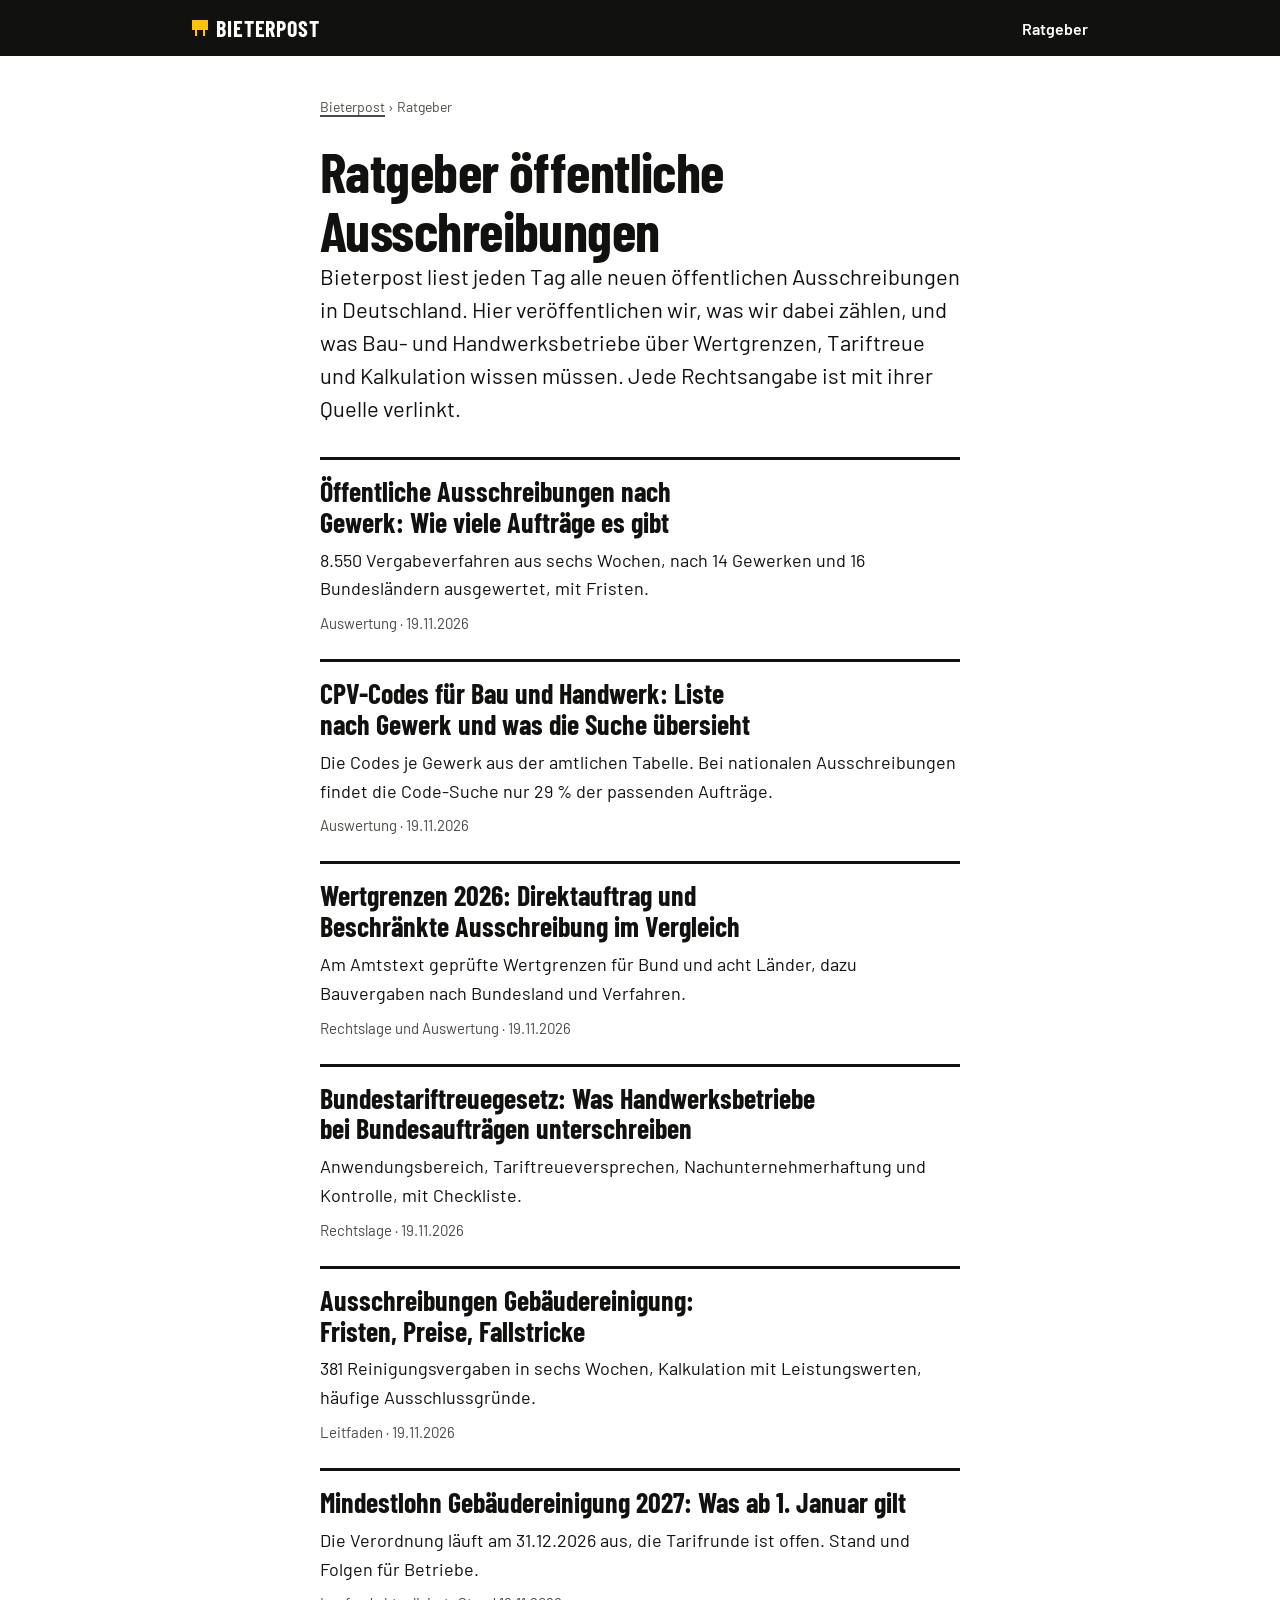
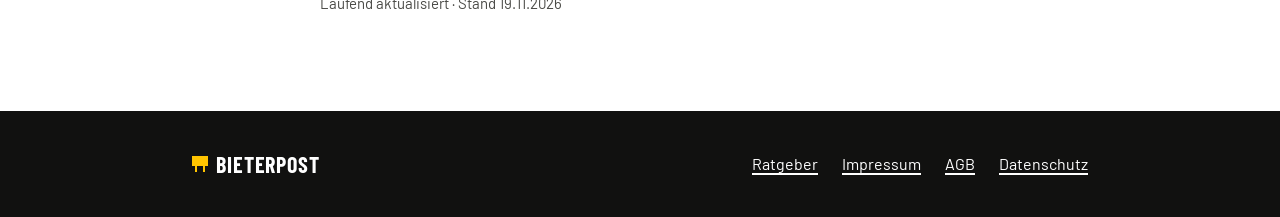
==== ratgeber/index.html @ d4a2a244 "Ratgeber: six articles, sitemap, robots, 404 and site check Adds /ratgeber/ with six articles on pub" ====
<!doctype html>
<html lang="de">
<head>
<meta charset="utf-8">
<meta name="viewport" content="width=device-width, initial-scale=1">
<meta name="theme-color" content="#111110">
<title>Ratgeber öffentliche Ausschreibungen für Bau und Handwerk · Bieterpost</title>
<meta name="description" content="Zahlen und Rechtslage zu öffentlichen Ausschreibungen für Bau- und Handwerksbetriebe: Ausschreibungen je Gewerk, CPV-Codes, Wertgrenzen 2026, Bundestariftreuegesetz, Gebäudereinigung.">
<link rel="canonical" href="https://bieterpost.de/ratgeber/">
<meta property="og:type" content="website">
<meta property="og:locale" content="de_DE">
<meta property="og:site_name" content="Bieterpost">
<meta property="og:title" content="Ratgeber öffentliche Ausschreibungen für Bau und Handwerk">
<meta property="og:description" content="Eigene Auswertungen und geprüfte Rechtslage zu öffentlichen Aufträgen für Bau- und Handwerksbetriebe.">
<meta property="og:url" content="https://bieterpost.de/ratgeber/">
<meta property="og:image" content="https://bieterpost.de/og.png">
<link rel="icon" href="/favicon.svg" type="image/svg+xml">
<link rel="stylesheet" href="/ratgeber/ratgeber.css">
</head>
<body>
<header class="kopf"><div class="rahmen">
  <a class="marke" href="/" aria-label="Bieterpost, Startseite">Bieterpost</a>
  <nav aria-label="Hauptnavigation"><a href="/ratgeber/" aria-current="page">Ratgeber</a></nav>
</div></header>

<main class="rahmen">
  <p class="pfad"><a href="/">Bieterpost</a> › Ratgeber</p>
  <h1>Ratgeber öffentliche Ausschreibungen</h1>
  <p class="lead">Bieterpost liest jeden Tag alle neuen öffentlichen Ausschreibungen in Deutschland. Hier veröffentlichen wir, was wir dabei zählen, und was Bau- und Handwerksbetriebe über Wertgrenzen, Tariftreue und Kalkulation wissen müssen. Jede Rechtsangabe ist mit ihrer Quelle verlinkt.</p>

  <ul class="liste">
    <li>
      <h2><a href="/ratgeber/oeffentliche-ausschreibungen-nach-gewerk/">Öffentliche Ausschreibungen nach Gewerk: Wie viele Aufträge es gibt</a></h2>
      <p>8.550 Vergabeverfahren aus sechs Wochen, nach 14 Gewerken und 16 Bundesländern ausgewertet, mit Fristen.</p>
      <p class="meta">Auswertung · 19.11.2026</p>
    </li>
    <li>
      <h2><a href="/ratgeber/cpv-codes-bau/">CPV-Codes für Bau und Handwerk: Liste nach Gewerk und was die Suche übersieht</a></h2>
      <p>Die Codes je Gewerk aus der amtlichen Tabelle. Bei nationalen Ausschreibungen findet die Code-Suche nur 29 % der passenden Aufträge.</p>
      <p class="meta">Auswertung · 19.11.2026</p>
    </li>
    <li>
      <h2><a href="/ratgeber/wertgrenzen-vergabe-2026/">Wertgrenzen 2026: Direktauftrag und Beschränkte Ausschreibung im Vergleich</a></h2>
      <p>Am Amtstext geprüfte Wertgrenzen für Bund und acht Länder, dazu Bauvergaben nach Bundesland und Verfahren.</p>
      <p class="meta">Rechtslage und Auswertung · 19.11.2026</p>
    </li>
    <li>
      <h2><a href="/ratgeber/tariftreue-bundesauftraege/">Bundestariftreuegesetz: Was Handwerksbetriebe bei Bundesaufträgen unterschreiben</a></h2>
      <p>Anwendungsbereich, Tariftreueversprechen, Nachunternehmerhaftung und Kontrolle, mit Checkliste.</p>
      <p class="meta">Rechtslage · 19.11.2026</p>
    </li>
    <li>
      <h2><a href="/ratgeber/ausschreibungen-gebaeudereinigung/">Ausschreibungen Gebäudereinigung: Fristen, Preise, Fallstricke</a></h2>
      <p>381 Reinigungsvergaben in sechs Wochen, Kalkulation mit Leistungswerten, häufige Ausschlussgründe.</p>
      <p class="meta">Leitfaden · 19.11.2026</p>
    </li>
    <li>
      <h2><a href="/ratgeber/mindestlohn-gebaeudereinigung-2027/">Mindestlohn Gebäudereinigung 2027: Was ab 1. Januar gilt</a></h2>
      <p>Die Verordnung läuft am 31.12.2026 aus, die Tarifrunde ist offen. Stand und Folgen für Betriebe.</p>
      <p class="meta">Laufend aktualisiert · Stand 19.11.2026</p>
    </li>
  </ul>
</main>

<footer class="fuss"><div class="rahmen">
  <a class="marke" href="/" aria-label="Bieterpost, Startseite">Bieterpost</a>
  <nav aria-label="Fußzeile">
    <a href="/ratgeber/">Ratgeber</a>
    <a href="/impressum.html">Impressum</a>
    <a href="/agb.html">AGB</a>
    <a href="/datenschutz.html">Datenschutz</a>
  </nav>
</div></footer>
</body>
</html>
---- ratgeber/ratgeber.css ----
/* Ratgeber: "Baustelle" tokens from index.html, set for long reading. Fonts from /fonts/, no third-party requests. */
@font-face { font-family: "Barlow Condensed"; font-weight: 700; font-style: normal; font-display: swap; src: url("/fonts/barlow-condensed-latin-700-normal.woff2") format("woff2"); }
@font-face { font-family: "Barlow"; font-weight: 400; font-style: normal; font-display: swap; src: url("/fonts/barlow-latin-400-normal.woff2") format("woff2"); }
@font-face { font-family: "Barlow"; font-weight: 600; font-style: normal; font-display: swap; src: url("/fonts/barlow-latin-600-normal.woff2") format("woff2"); }
@font-face { font-family: "Barlow Condensed Ersatz"; src: local("Arial Bold"), local("Arial-BoldMT"), local("Liberation Sans Bold"), local("Roboto Bold"), local("Helvetica-Bold"); font-weight: 700; size-adjust: 75%; }

:root {
  --gelb: #FFC400; --gelb-tief: #E3AE00; --schwarz: #111110; --kohle: #33332F; --weiss: #FFFFFF;
  --beton: #ECEAE5; --linie: #C6C3BB; --text-2: #4A4A46; --stahl: #7C7A74;
  --f-kopf: "Barlow Condensed", "Barlow Condensed Ersatz", "DIN Condensed", "Arial Narrow", sans-serif;
  --f-text: "Barlow", system-ui, -apple-system, "Segoe UI", Arial, sans-serif;
  --rand: 16px; --aus: cubic-bezier(0.2, 0.8, 0.2, 1); --fokus: var(--schwarz);
}
@media (min-width: 700px) { :root { --rand: 32px; } }

*, *::before, *::after { box-sizing: border-box; }
html { -webkit-text-size-adjust: 100%; text-size-adjust: 100%; }
body { margin: 0; min-height: 100vh; display: flex; flex-direction: column; background: var(--weiss); color: var(--schwarz);
  font: 400 1.0625rem/1.6 var(--f-text); overflow-wrap: break-word; -webkit-font-smoothing: antialiased; }
@media (min-width: 700px) { body { font-size: 1.125rem; } }
main { flex: 1 0 auto; padding-block: 40px 96px; }
.rahmen { width: 100%; max-width: 44rem; margin-inline: auto; padding-inline: var(--rand); }
.rahmen--breit { max-width: 60rem; }

a { color: inherit; text-decoration-thickness: 2px; text-underline-offset: 3px; transition: background-color 150ms var(--aus); }
a:hover { background: var(--gelb); color: var(--schwarz); }
:focus-visible { outline: 3px solid var(--fokus); outline-offset: 3px; }

/* Header and footer */
.kopf { background: var(--schwarz); color: var(--weiss); --fokus: var(--gelb); }
.kopf .rahmen { display: flex; align-items: center; justify-content: space-between; gap: 16px; min-height: 56px; max-width: 60rem; }
.marke { display: inline-flex; align-items: center; gap: 8px; font: 700 1.375rem/1 var(--f-kopf); letter-spacing: 0.04em; text-transform: uppercase; text-decoration: none; }
.marke::before { content: ""; width: 16px; height: 16px; background: linear-gradient(var(--gelb), var(--gelb)) 0 0 / 16px 10px no-repeat, linear-gradient(var(--gelb), var(--gelb)) 3px 100% / 2px 6px no-repeat, linear-gradient(var(--gelb), var(--gelb)) 11px 100% / 2px 6px no-repeat; }
.marke:hover { background: none; color: var(--gelb); }
.kopf nav a { font-weight: 600; font-size: 1rem; text-decoration: none; padding: 8px 0; }
.kopf nav a:hover { background: none; color: var(--gelb); }
.fuss { background: var(--schwarz); color: var(--weiss); padding-block: 32px; --fokus: var(--gelb); }
.fuss .rahmen { display: flex; flex-wrap: wrap; align-items: center; justify-content: space-between; gap: 16px 32px; max-width: 60rem; }
.fuss nav { display: flex; flex-wrap: wrap; gap: 8px 24px; font-size: 1rem; }
.fuss nav a { display: inline-block; padding-block: 8px; }

/* Article */
.pfad { font-size: 0.875rem; color: var(--text-2); margin: 0 0 24px; }
.pfad a { color: inherit; }
h1, h2, h3 { font-family: var(--f-kopf); font-weight: 700; text-wrap: balance; margin: 0; }
h1 { font-size: clamp(2.25rem, 3vw + 1.4rem, 3.5rem); line-height: 1.05; letter-spacing: -0.01em; }
h2 { font-size: clamp(1.625rem, 1.2vw + 1.3rem, 2.25rem); line-height: 1.1; margin: 56px 0 16px; scroll-margin-top: 24px; }
h3 { font-size: 1.375rem; line-height: 1.2; margin: 32px 0 8px; }
p, ul, ol { margin: 0 0 16px; }
p, li { text-wrap: pretty; hyphens: auto; }
ul, ol { padding-left: 1.25em; }
li + li { margin-top: 6px; }
strong { font-weight: 600; }
.meta { margin: 16px 0 32px; font-size: 0.9375rem; color: var(--text-2); }
.lead { font-size: 1.25rem; line-height: 1.5; margin-bottom: 32px; }
@media (min-width: 700px) { .lead { font-size: 1.375rem; } }

.kurz { background: var(--beton); padding: 24px; margin: 0 0 40px; border-left: 6px solid var(--gelb); }
.kurz h2 { font-size: 1.5rem; margin: 0 0 12px; }
.kurz ul { margin: 0; }
.inhalt { margin: 0 0 40px; font-size: 1rem; }
.inhalt h2 { font-size: 1.25rem; margin: 0 0 8px; }
.inhalt ol { margin: 0; }

.hinweis { border: 3px solid var(--schwarz); padding: 20px 24px; margin: 24px 0; }
.hinweis p:last-child, .kurz p:last-child { margin-bottom: 0; }

/* Tables scroll on their own, never the page */
.tabelle { overflow-x: auto; margin: 24px 0 32px; }
table { border-collapse: collapse; width: 100%; font-size: 0.9375rem; line-height: 1.4; font-variant-numeric: tabular-nums; }
caption { text-align: left; font-weight: 600; padding-bottom: 8px; caption-side: top; }
th, td { text-align: left; padding: 8px 12px 8px 0; border-bottom: 1px solid var(--linie); vertical-align: top; }
thead th { border-bottom: 2px solid var(--schwarz); font-weight: 600; }
td.zahl, th.zahl { text-align: right; padding-right: 0; padding-left: 12px; white-space: nowrap; }
.quelle { font-size: 0.875rem; color: var(--text-2); margin-top: 8px; }

/* Bar chart as a table: the numbers stay readable without CSS */
.balken td.bar { width: 45%; padding-right: 0; }
.balken .b { display: block; height: 14px; background: var(--schwarz); min-width: 2px; }
.balken .b--gelb { background: var(--gelb); outline: 1px solid var(--gelb-tief); }

figure { margin: 24px 0 32px; }
figcaption { font-size: 0.875rem; color: var(--text-2); margin-top: 8px; }

.aufruf { background: var(--schwarz); color: var(--weiss); padding: 32px 24px; margin: 56px 0 0; --fokus: var(--gelb); }
.aufruf h2 { margin-top: 0; color: var(--gelb); }
.aufruf p { max-width: 56ch; }
.btn { display: inline-flex; align-items: center; justify-content: center; min-height: 52px; padding: 8px 28px; border: 3px solid var(--gelb);
  background: var(--gelb); color: var(--schwarz); font: 700 1.25rem/1.1 var(--f-kopf); text-decoration: none; }
.btn:hover { background: var(--weiss); border-color: var(--weiss); }

.quellen { font-size: 0.9375rem; color: var(--text-2); }
.quellen li { overflow-wrap: anywhere; }
.autor { margin-top: 48px; padding-top: 24px; border-top: 1px solid var(--linie); font-size: 0.9375rem; color: var(--text-2); }

/* Overview */
.liste { list-style: none; padding: 0; margin: 32px 0 0; display: grid; gap: 24px; }
.liste li { margin: 0; border-top: 3px solid var(--schwarz); padding-top: 16px; }
.liste h2 { font-size: 1.75rem; margin: 0 0 8px; }
.liste h2 a { text-decoration: none; }
.liste p { margin: 0 0 8px; }
.liste .meta { margin: 0; }

@media (prefers-reduced-motion: reduce) { * { transition-duration: 0.01ms !important; } }
@media print { .kopf, .fuss, .aufruf { display: none; } }
.sr { position: absolute; width: 1px; height: 1px; padding: 0; margin: -1px; overflow: hidden; clip: rect(0 0 0 0); white-space: nowrap; border: 0; }
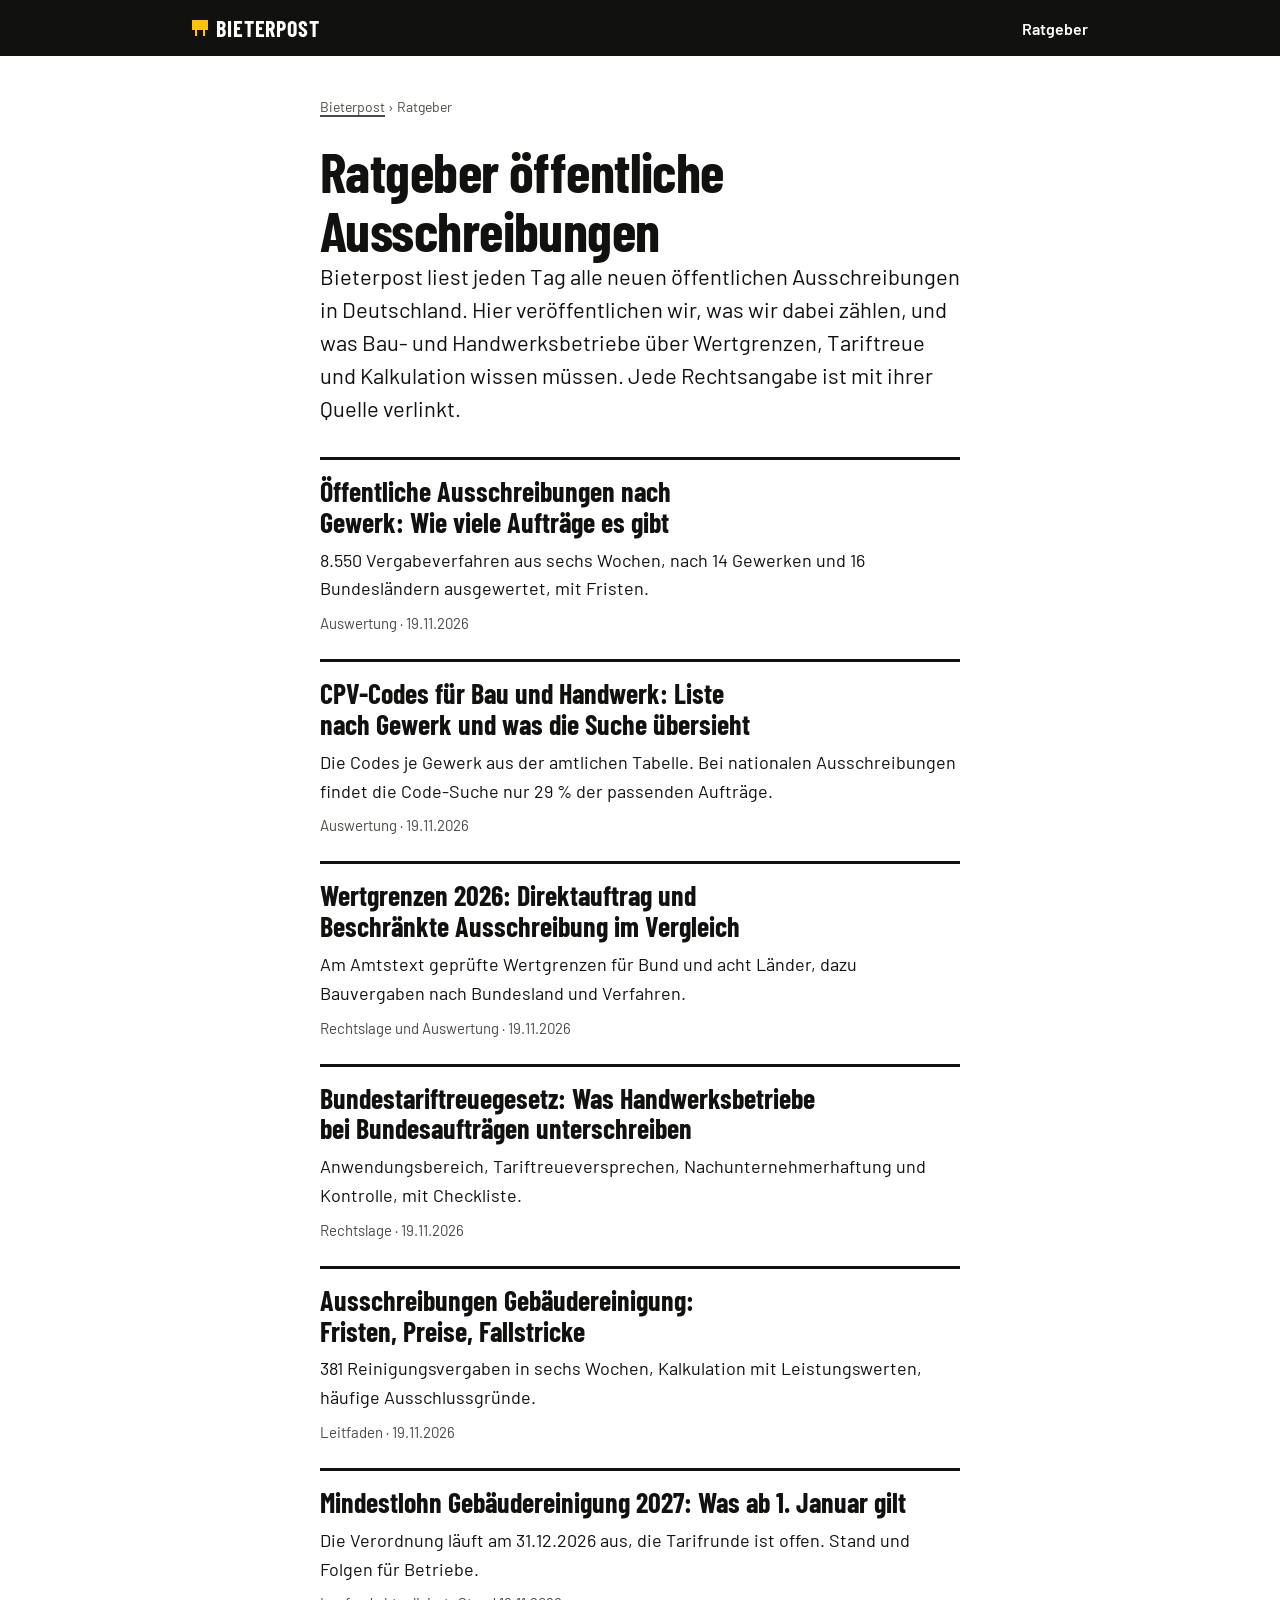
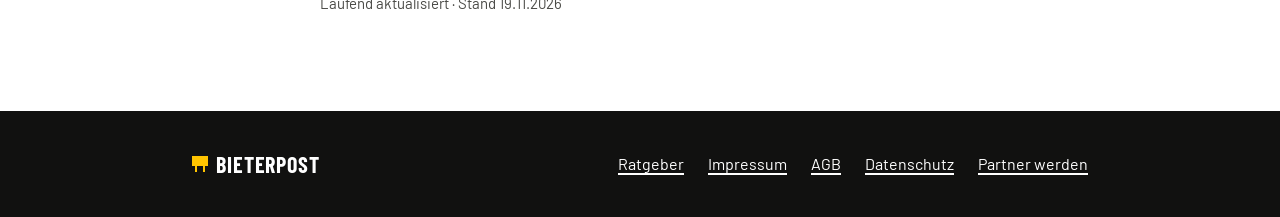
==== commit 5e1bea60: "Solytics partner program: consent-gated snippet, aff_ref at signup, Partner werden link Co-Authored-" ====
--- a/ratgeber/index.html
+++ b/ratgeber/index.html
@@ -16,6 +16,7 @@
 <meta property="og:image" content="https://bieterpost.de/og.png">
 <link rel="icon" href="/favicon.svg" type="image/svg+xml">
 <link rel="stylesheet" href="/ratgeber/ratgeber.css">
+<script src="/affiliate.js" defer></script>
 </head>
 <body>
 <header class="kopf"><div class="rahmen">
@@ -69,6 +70,7 @@
     <a href="/impressum.html">Impressum</a>
     <a href="/agb.html">AGB</a>
     <a href="/datenschutz.html">Datenschutz</a>
+    <a href="https://affiliate.solytics.de/p/bieterpost">Partner werden</a>
   </nav>
 </div></footer>
 </body>
